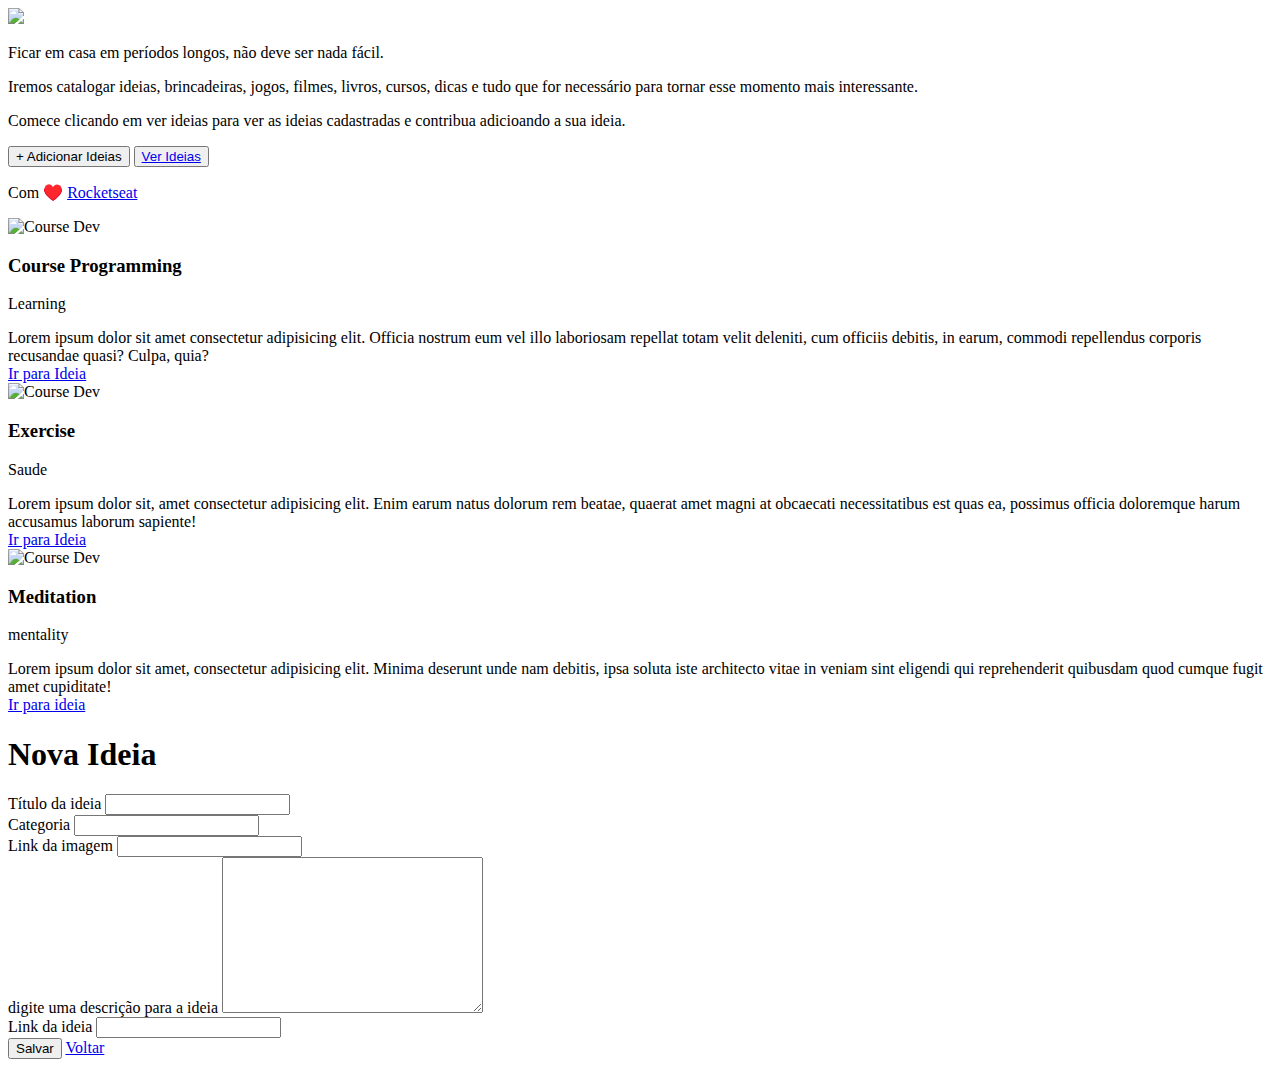
==== Documents/index.html @ 842a8bc2 "meus arquivos html" ====
<!DOCTYPE html>
<html lang="en">
<!--este eh um comentario -->
<head>
  <meta charset="UTF-8">
  <meta http-equiv="X-UA-Compatible" content="IE=Edge">
  <meta name="viewport" content="width=device-width, initial-scale=1">

  <title>Casa Criativa</title>

  <!-- HTML -->
  <!-- Custom Styles -->
  <link rel="stylesheet" href="../Style/style.css">
</head>

<body>
    <!--Inicio div conteudo total da page -->
  <div class="container">

    <section id="intro">
      <!--inicio Sessão Inicial-->
      <header>
        <img src="../Image/logo.jpg">
      </header>
      <main>
        <!--conteudo principal-->
        <p>Ficar em casa em períodos longos, não deve ser nada fácil.</p>

        <p>Iremos catalogar ideias, brincadeiras, jogos, filmes, livros, cursos, dicas e tudo que for necessário para
          tornar esse momento mais interessante.</p>

        <p>Comece clicando em ver ideias para ver as ideias cadastradas e contribua adicioando a sua ideia.</p>

        <section id="buttons"> <!--inicio sessão botoes-->
          <button onclick="onOff()"> + Adicionar Ideias</button>
          <button class="fat"><a href="ideias.html"> Ver Ideias</a></button>
        </section>
        <!--Fim sessão botoes -->
        <footer>
          <p id="footer">Com ♥️ <a href="http://rocketseat.com.br">Rocketseat</a></p>
        </footer>

      </main>
    </section>
    <!--fim Sessão Inicial -->

    <!-- Inicio Sessão Secundaria -->
    <section id="last-ideas">
      <div class="idea">
        <!--idea 1-->
        <img src="../Image/coding.png" alt="Course Dev">
        <div class="content">
          <h3>Course Programming</h3>
          <p>Learning</p>
          <div class="description">
            Lorem ipsum dolor sit amet consectetur adipisicing elit. Officia nostrum eum vel illo laboriosam repellat totam velit deleniti, 
            cum officiis debitis, in earum, commodi repellendus corporis recusandae quasi? Culpa, quia?
          </div>
          <a href="#">
            Ir para Ideia
          </a>
        </div>
      </div>
      <!--fim idea 1-->

      <!-- idea 2--> 
      <div class="idea">
        <img src="../Image/exercise.png" alt="Course Dev">
        <div class="content">
          <h3>Exercise</h3>
          <p>Saude</p>
          <div class="description">
            Lorem ipsum dolor sit, amet consectetur adipisicing elit. Enim earum natus dolorum rem beatae, 
            quaerat amet magni at obcaecati necessitatibus est quas ea, 
            possimus officia doloremque harum accusamus laborum sapiente!
          </div>
          <a href="#">
            Ir para Ideia
          </a>
        </div>
      </div>
      <!--fim idea 2-->

      <!-- idea 3-->
      <div class="idea">
        <img src="../Image/meditation.png" alt="Course Dev">
        <div class="content">
          <h3>Meditation</h3>
          <p>mentality</p>
          <div class="description">
            Lorem ipsum dolor sit amet, consectetur adipisicing elit. Minima deserunt unde nam debitis, 
            ipsa soluta iste architecto vitae in veniam sint eligendi qui reprehenderit quibusdam quod cumque fugit amet cupiditate!
          </div>
          <a href="#">
            Ir para ideia
          </a>
        </div>
      </div>
      <!-- fim idea 3-->

    </section>
    <!--fim Sessão Secundaria -->
  </div>
  <!--Fim div conteudo total da page -->

  <!--Inicio Sessão formulario -->
  <div id="modal" class="hide">
    <div class="content">
      <h1>Nova Ideia</h1>
      <form action="ideias.html" method="get" accept-charset="utf-8">
        <div class="input-wrapper" <label for="title">Título da ideia</label>
          <input type="text" name="title"/>
        </div>
        <div class="input-wrapper" <label for="category">Categoria</label>
          <input type="text" name="category"/>
        </div>
        <div>
          <label for="image">Link da imagem</label>
          <input type="url" name="image"/>
        </div>
        <div>
          <label for="description">digite uma descrição para a ideia</label>
          <textarea name="description" rows="10" cols="30"></textarea>
        </div>
        <div>
          <label for="link">Link da ideia</label>
          <input type="url" name="link"/>
        </div>
        <button>Salvar</button>
        <a href="#" onclick="onOff()">Voltar</a>
      </form>
    </div>
  </div>
    <!-- Fim Sessão formulario -->

    <script src="../JS/main.js"></script>

</body>

</html>
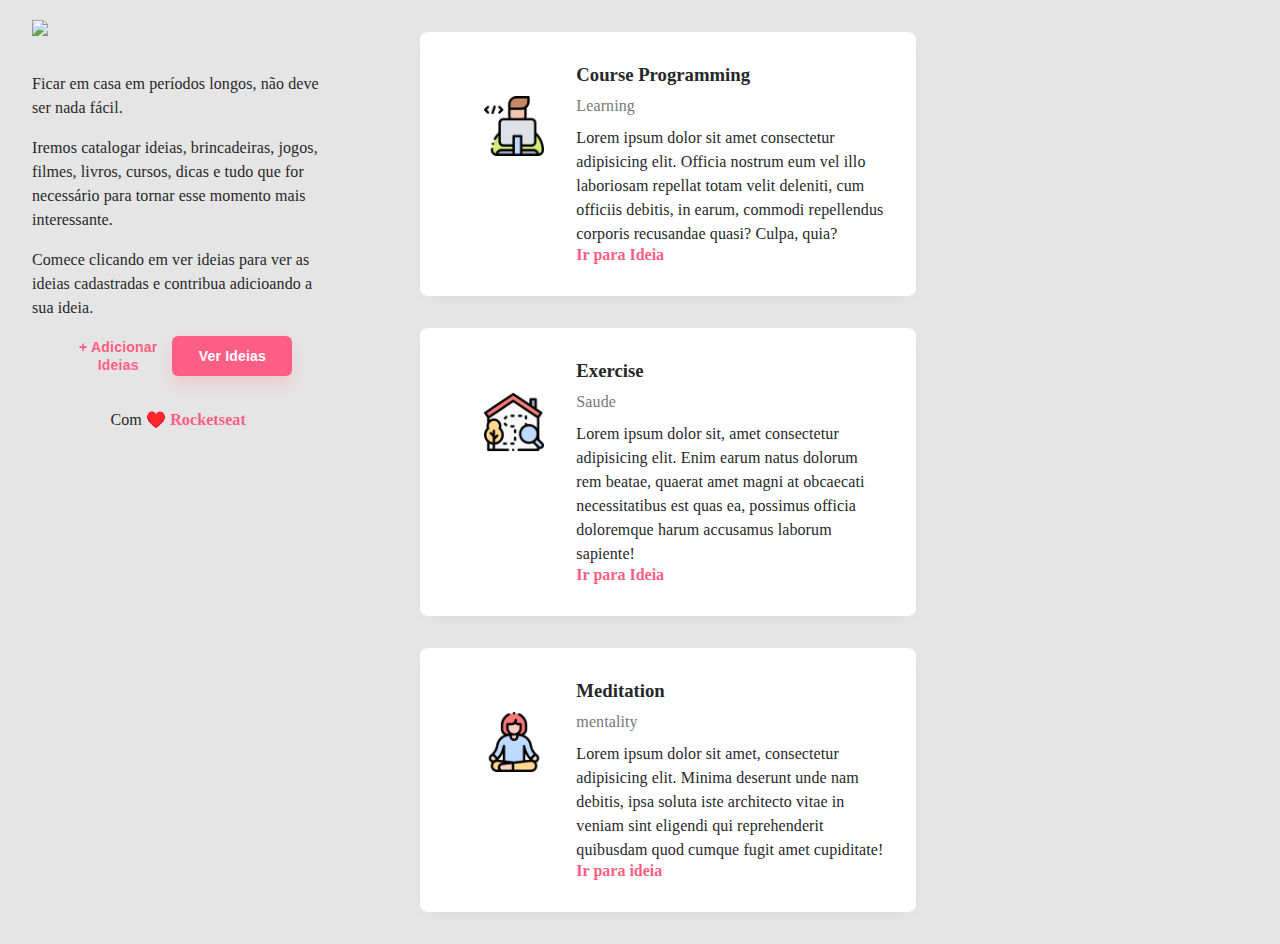
==== commit e8d4f1c9: "atualizando" ====
--- a/Documents/index.html
+++ b/Documents/index.html
@@ -1,5 +1,5 @@
 <!DOCTYPE html>
-<html lang="en">
+<html lang="pt-br">
 <!--este eh um comentario -->
 <head>
   <meta charset="UTF-8">
@@ -11,6 +11,7 @@
   <!-- HTML -->
   <!-- Custom Styles -->
   <link rel="stylesheet" href="../Style/style.css">
+  <link href="https://fonts.googleapis.com/css2?family=Montserrat:ital,wght@0,100;0,300;0,400;0,900;1,600&display=swap" rel="stylesheet">
 </head>
 
 <body>
@@ -20,7 +21,7 @@
     <section id="intro">
       <!--inicio Sessão Inicial-->
       <header>
-        <img src="../Image/logo.jpg">
+        <img src="../Image/logo.png">
       </header>
       <main>
         <!--conteudo principal-->
@@ -108,32 +109,41 @@
     <div class="content">
       <h1>Nova Ideia</h1>
       <form action="ideias.html" method="get" accept-charset="utf-8">
-        <div class="input-wrapper" <label for="title">Título da ideia</label>
+        <div class="input-wrapper" >
+          <label for="title">Título da ideia</label>
           <input type="text" name="title"/>
         </div>
-        <div class="input-wrapper" <label for="category">Categoria</label>
+        
+        <div class="input-wrapper">
+          <label for="category">Categoria</label>
           <input type="text" name="category"/>
         </div>
+        
         <div>
           <label for="image">Link da imagem</label>
           <input type="url" name="image"/>
         </div>
+
         <div>
           <label for="description">digite uma descrição para a ideia</label>
           <textarea name="description" rows="10" cols="30"></textarea>
         </div>
-        <div>
+
+        <div><!--inicio div link da imagem -->
           <label for="link">Link da ideia</label>
           <input type="url" name="link"/>
-        </div>
+        </div><!--fim div link da imagem -->
+
+        <a href="#" onclick="onOff()">Voltar</a>
         <button>Salvar</button>
-        <a href="#" onclick="onOff()">Voltar</a>
+        
       </form>
     </div>
   </div>
+
     <!-- Fim Sessão formulario -->
 
-    <script src="../JS/main.js"></script>
+    <script src="../js/main.js"></script>
 
 </body>
 
--- a/Style/style.css
+++ b/Style/style.css
@@ -0,0 +1,357 @@
+body {
+  margin: 0;
+  padding: 0;
+  background-color: #e5e5e5; 
+  color: #252828;
+}
+.container{
+  width: 90%;
+  margin:90, auto;
+  max-width: 980px;
+  display: flex; 
+  justify-content: center;
+  
+}
+#intro{
+  width: 300px;
+  margin-right: 20px, auto;
+  margin-top: 20px;
+}
+
+main{
+  margin: 32px 0;
+}
+
+#buttons{
+  display: flex;
+  margin-bottom: 32px;
+}
+
+#butons, footer{
+  text-align: center;
+  margin-bottom: 32px;
+    
+}
+
+button{
+  background: none;
+  color: #ff5e84;
+  border: none;
+  font-weight: bold;
+  cursor: pointer;
+  outline: none;
+  font-size: 14px;
+  line-height: 18px;
+  letter-spacing: 0.2px;
+} 
+
+button:hover{
+  text-decoration: underline;
+}
+
+button.fat {
+  color: white;
+  background: #ff5e84;
+  width: 150px;
+  height: 40px;
+  border-radius: 6px;
+  box-shadow: 0px 8px 16px #ff5e8432; 
+}
+
+button.fat a{
+  color: white;
+}
+
+button .fat:hover{
+  text-decoration: none;
+}
+
+a{
+  color: #ff5e84;
+  font-weight: bold;
+  text-decoration: none;
+}
+
+a:hover{
+  text-decoration: underline;
+}
+.idea{
+  display: flex;
+  margin: 32px;
+  border-radius: 8px;
+  box-shadow: 0 4px 16px -8px rgba(1, 1, 1, 0.1);
+  background-color: #fff;
+  padding: 32px;
+}
+
+.idea img {
+  width: 60px;
+  height: 60px;
+  margin: 32px;
+  
+}
+
+.idea h3{
+  margin: 0;
+}
+
+.idea p{
+  margin: 8px 0;
+  color: #777;
+} 
+.idea .descripition{
+  margin: 16px 0;
+}
+
+p, .description{
+  font-size: 16px;
+  line-height: 24px;
+  letter-spacing: 0.1px;
+}
+
+#modal{
+  background: #ff5e84;
+  position: absolute;
+  top: 0;
+  bottom: auto;
+  right: 0;
+  left: 0;
+  display: flex;
+  justify-content: center;
+}
+
+#modal .content{
+  margin-top: 10%;
+  color: white;
+}
+
+#modal .content h1{
+  text-align: center;
+  text-transform: uppercase;
+  
+}
+
+#modal form{
+  max-width: 800px;
+  width: 80%;
+  height: auto;
+  margin: 0 auto 15%;
+  display: grid;
+  grid-template-columns: 1fr 1fr;
+  gap: 20px;
+}
+
+form input,
+form textarea{
+  width: 100%;
+  padding: 12px;
+  border-radius: 6px;
+  border: 1px solid rgba(141,25, 52, 0.5);
+  outline: none;
+  font-size: 16px;
+  box-sizing: border-box;
+}
+
+form{
+  font-weight: 600;
+  line-height: 32px;
+  letter-spacing: 0.8px;
+}
+
+
+
+form a {
+  width: 150px;
+  height: 40px;
+  background-color: #ffffff22;
+  color: white;
+  display: flex;
+  align-items: center;
+  justify-content: center;
+  font-size: 14px;
+  font-weight: bold;
+  border-radius: 6px;
+  transition: 400ms;
+  align-self: end;
+  
+ 
+}
+
+form a:hhove {
+  background: #fff;
+  color: #ff5e84;
+  text-decoration: none;
+}
+
+
+form button{
+  background: white;
+  width: 150px;
+  height: 40px;
+  font-size: 14px;
+  border-radius: 6px;
+  cursor: pointer;
+  grid-column: 2;
+  justify-self: end;
+  transition: 400ms;
+  
+  
+}
+
+
+form button:hover{
+  background: #0984e3;
+  color: white;
+  text-decoration: none; 
+  margin-top: 32px;
+}
+
+.content form div:nth-child(3),
+.content form div:nth-child(4),
+.content form div:nth-child(5){
+  grid-column: span 2;
+}
+
+footer {
+  text-align: center;
+}
+
+
+footer a:hover {
+  color: #ff5e84;
+  font-weight: bold;
+}
+#modal.hide{
+  opacity: 0;
+  visibility: hidden;
+  transition: 400ms;
+  
+}
+
+
+
+/*estilizando ideas.html*/
+/*estilos globais*/
+#page-idea {
+  margin: 0;
+  padding: 0;
+  background-color: #e5e5e5;
+  color: #252828;
+}
+
+a {
+  color: #ff5e84;
+  font-weight: bold;
+  text-decoration: none;
+}
+
+/*estilizando aplicado a todos os links da page*/
+
+/*========================*/
+
+/*estilos especificos*/
+
+#page-ideas #container {
+  display: block;
+  width: 90%;
+  margin: 40, auto;
+  max-width: 980px;
+  justify-content: center;
+
+
+}
+
+/*estilizando todo o container*/
+
+
+#page-idea header {
+  display: flex;
+  justify-content: space-between;
+}
+
+/*estilizando logo e menu*/
+
+#page-idea header img {
+  margin-left: 32px;
+  margin-top: 32px;
+}
+
+#page-idea nav {
+  display: flex;
+  align-items: center;
+  list-style-type: none;
+  margin-right: 32px;
+
+
+}
+
+/*estilizando a lista de menu*/
+
+#page-idea nav li {
+  margin-right: 16px;
+
+}
+
+#page-idea nav li a:last-child {
+  margin-left: 0;
+  width: 150px;
+  height: 40px;
+  display: flex;
+  background-color: #ff5e84;
+  align-items: center;
+  justify-content: center;
+
+  border-radius: 8px;
+
+}
+
+/*estilo aplicado ao ultimo item doenu*/
+
+#page-idea nav li a:last-child {
+  color: white;
+}
+
+section {
+  margin-left: 32px;
+  margin-right: 32px;
+
+}
+
+section#title {
+  text-align: center;
+
+}
+
+section#title p {
+  opacity: 0.7;
+  margin: 0;
+}
+
+section#title h1 {
+  margin: 0;
+  font-size: 28px;
+}
+
+section#ideas {
+  display: grid;
+  grid-template-columns: 1fr 1fr;
+  gap: 20px;
+}
+
+section#ideas .idea {
+  margin: 0;
+
+}
+
+section#title,
+section#idea,
+footer {
+  margin: 32px;
+}
+
+bady.hideScroll{
+  overflow: hidden;
+}
+#modal.addScroll{
+  overflow: auto;
+}